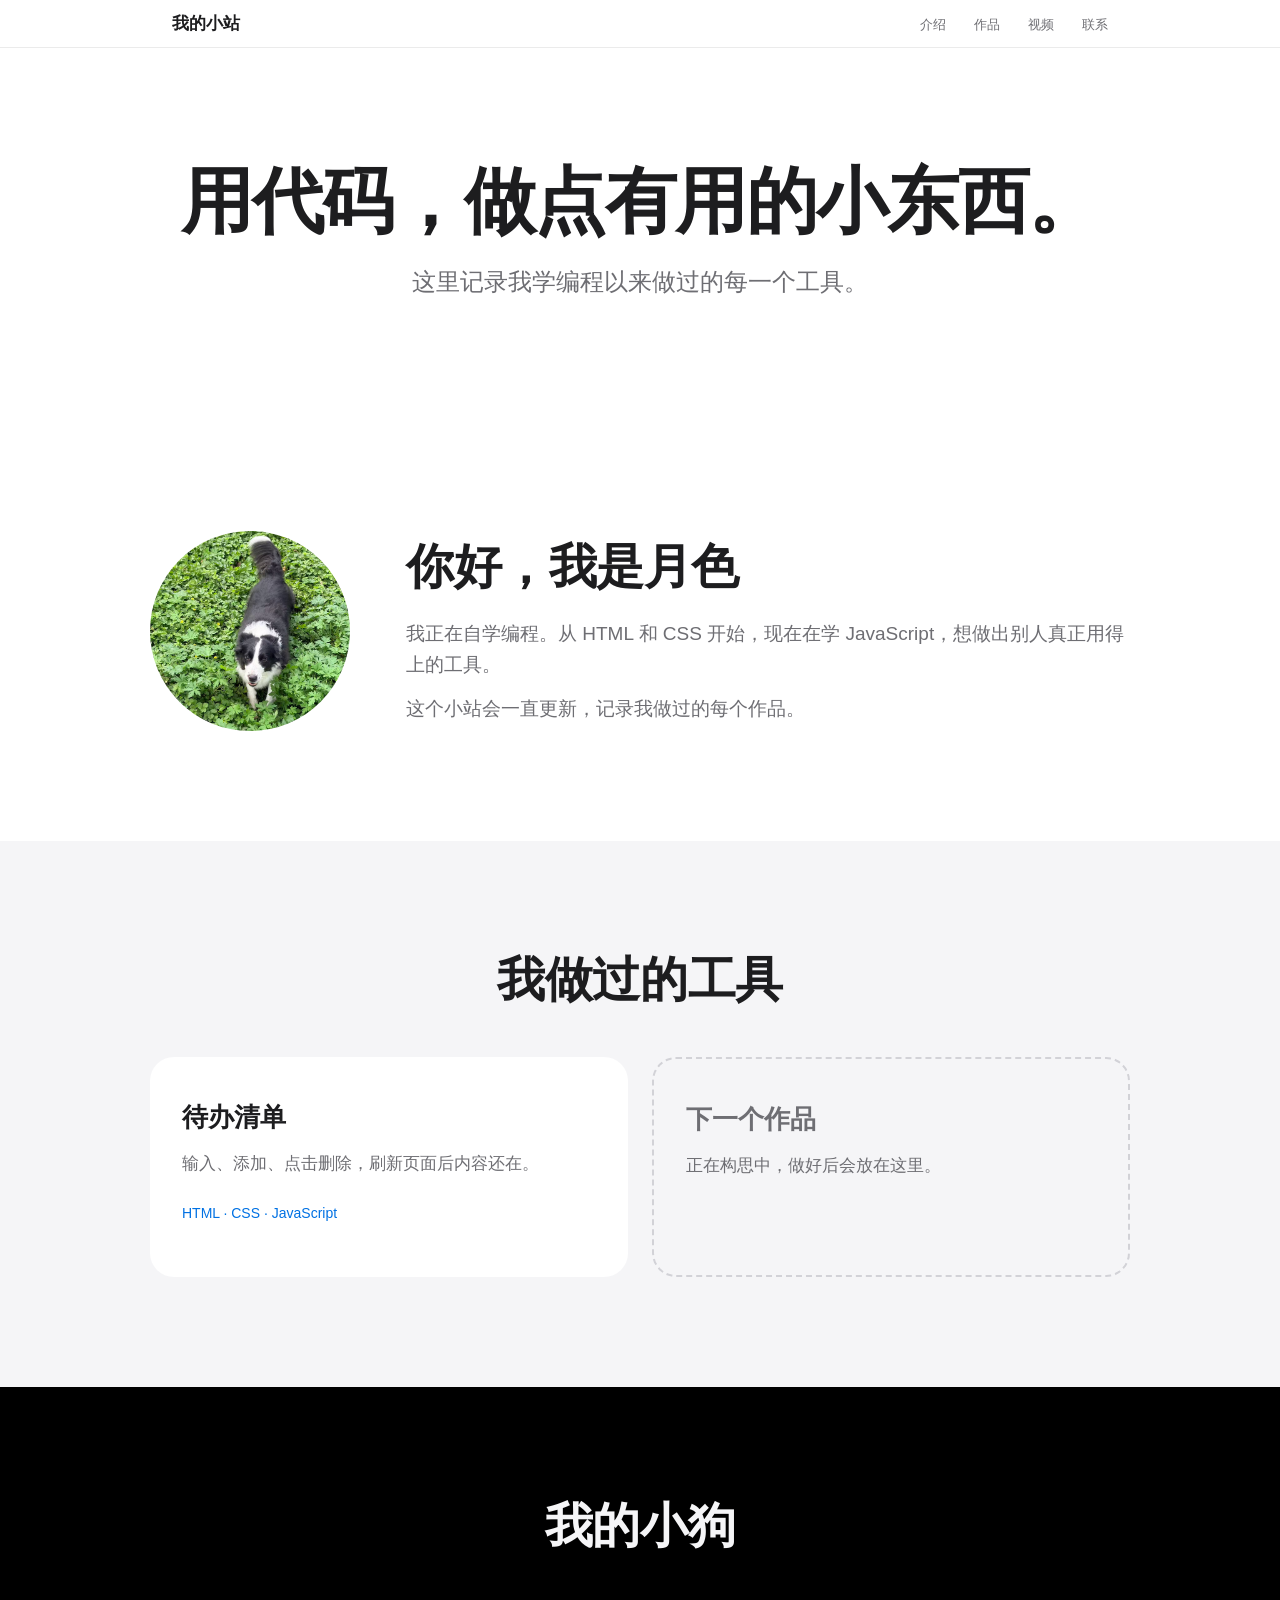
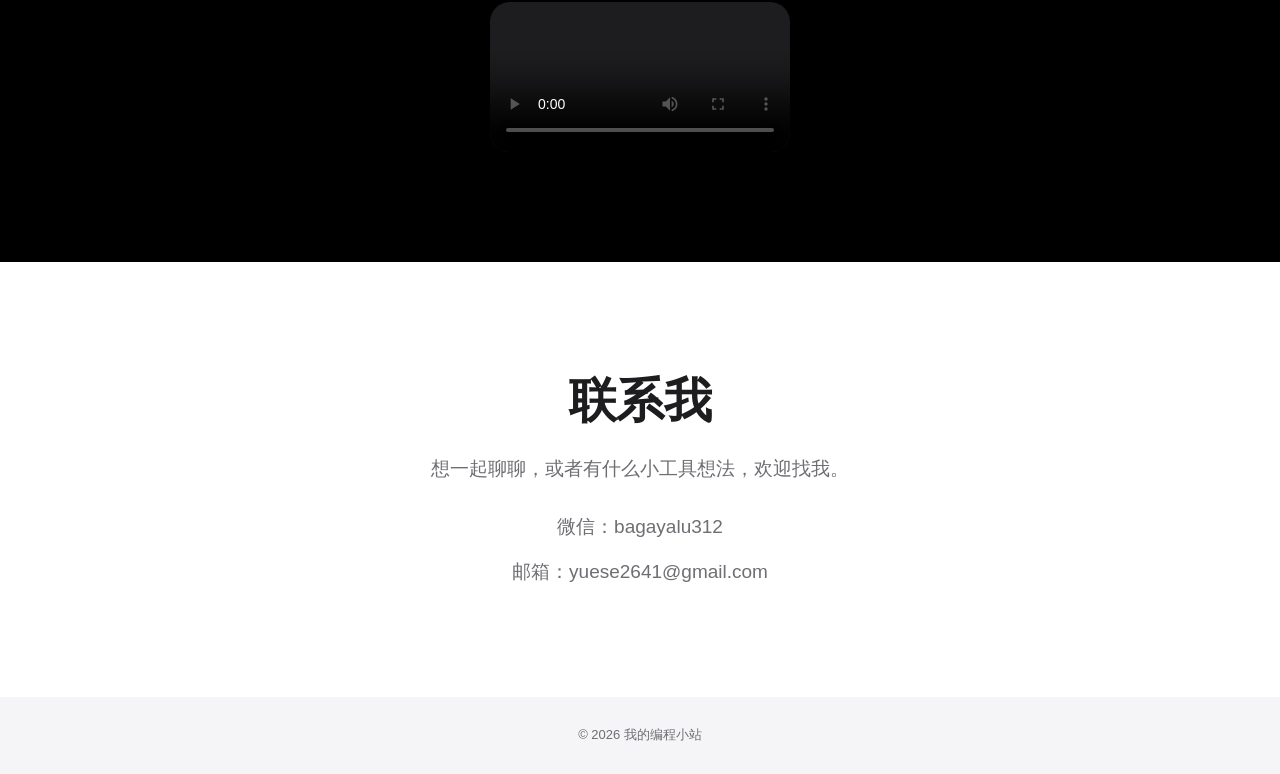
==== index.html @ b6bf2d9b "Add files via upload" ====
<!DOCTYPE html>
<html lang="zh-CN">

<head>
    <meta charset="UTF-8">
    <meta name="viewport" content="width=device-width, initial-scale=1">
    <title>我的编程小站</title>
    <link rel="stylesheet" href="style.css">
</head>

<body>

    <!-- 顶部导航栏：每个链接的 href 对应下面某个区块的 id -->
    <nav class="nav">
        <div class="nav-inner">
            <a class="nav-logo" href="#top">我的小站</a>
            <ul class="nav-links">
                <li><a href="#about">介绍</a></li>
                <li><a href="#works">作品</a></li>
                <li><a href="#video">视频</a></li>
                <li><a href="#contact">联系</a></li>
            </ul>
        </div>
    </nav>

    <!-- 首页大标题 -->
    <header class="hero" id="top">
        <h1>用代码，做点有用的小东西。</h1>
        <p>这里记录我学编程以来做过的每一个工具。</p>
    </header>

    <!-- 自我介绍 -->
    <section class="section" id="about">
        <div class="container about">
            <!-- 头像：把你的图片放到 images 文件夹，命名为 avatar.jpg -->
            <div class="avatar" style="background-image: url('images/avatar.jpg');"></div>
            <div>
                <h2>你好，我是月色</h2>
                <p>我正在自学编程。从 HTML 和 CSS 开始，现在在学 JavaScript，想做出别人真正用得上的工具。</p>
                <p>这个小站会一直更新，记录我做过的每个作品。</p>
            </div>
        </div>
    </section>

    <!-- 作品区：每个 .card 是一个作品，复制一份就能添加新作品 -->
    <section class="section gray" id="works">
        <div class="container">
            <h2 class="center">我做过的工具</h2>
            <div class="cards">
                <a class="card" href="todo/index.html">
                    <h3>待办清单</h3>
                    <p>输入、添加、点击删除，刷新页面后内容还在。</p>
                    <span class="card-tag">HTML · CSS · JavaScript</span>
                </a>
                <div class="card card-soon">
                    <h3>下一个作品</h3>
                    <p>正在构思中，做好后会放在这里。</p>
                </div>
            </div>
        </div>
    </section>

    <!-- 视频：把视频放到 videos 文件夹，命名为 intro.mp4 -->
    <section class="section dark" id="video">
        <div class="container center">
            <h2>我的小狗</h2>
            <video controls preload="metadata" poster="images/poster.jpg">
                <source src="videos/intro.mp4" type="video/mp4">
                你的浏览器不支持视频播放。
            </video>
        </div>
    </section>

    <!-- 联系方式 -->
    <section class="section" id="contact">
        <div class="container center">
            <h2>联系我</h2>
            <p>想一起聊聊，或者有什么小工具想法，欢迎找我。</p>
            <p class="contact-line">微信：bagayalu312</p>
            <p class="contact-line">邮箱：yuese2641@gmail.com</p>
        </div>
    </section>

    <footer class="footer">
        <p>© 2026 我的编程小站</p>
    </footer>

</body>

</html>
---- style.css ----
/* ===== 颜色和字体（想改风格，先改这里） ===== */
:root {
    --bg: #ffffff;
    --bg-gray: #f5f5f7;
    --bg-dark: #000000;
    --text: #1d1d1f;
    --text-soft: #6e6e73;
    --accent: #0071e3;
    --font: -apple-system, BlinkMacSystemFont, "SF Pro Text", "PingFang SC",
            "Microsoft YaHei", "Helvetica Neue", Arial, sans-serif;
}

* { box-sizing: border-box; margin: 0; padding: 0; }

html { scroll-behavior: smooth; }
@media (prefers-reduced-motion: reduce) {
    html { scroll-behavior: auto; }
}

body {
    font-family: var(--font);
    color: var(--text);
    background: var(--bg);
    line-height: 1.6;
    -webkit-font-smoothing: antialiased;
}

a { color: inherit; text-decoration: none; }
a:focus-visible, video:focus-visible {
    outline: 2px solid var(--accent);
    outline-offset: 3px;
}

/* ===== 顶部导航：半透明毛玻璃，固定在最上面 ===== */
.nav {
    position: fixed;
    top: 0; left: 0; right: 0;
    height: 48px;
    z-index: 10;
    background: rgba(255, 255, 255, 0.8);
    -webkit-backdrop-filter: saturate(180%) blur(20px);
    backdrop-filter: saturate(180%) blur(20px);
    border-bottom: 1px solid rgba(0, 0, 0, 0.08);
}
.nav-inner {
    max-width: 980px;
    height: 100%;
    margin: 0 auto;
    padding: 0 22px;
    display: flex;
    align-items: center;
    justify-content: space-between;
}
.nav-logo { font-size: 17px; font-weight: 600; }
.nav-links { display: flex; gap: 28px; list-style: none; }
.nav-links a { font-size: 13px; color: var(--text-soft); transition: color 0.2s; }
.nav-links a:hover { color: var(--text); }

/* ===== 首页大标题 ===== */
.hero {
    padding: 160px 22px 120px;
    text-align: center;
}
.hero h1 {
    font-size: clamp(36px, 7vw, 72px);
    font-weight: 700;
    letter-spacing: -0.02em;
    line-height: 1.15;
}
.hero p {
    margin-top: 20px;
    font-size: clamp(17px, 2.4vw, 24px);
    color: var(--text-soft);
}

/* ===== 通用区块 ===== */
.section {
    padding: 110px 22px;
    scroll-margin-top: 48px;   /* 点导航跳转时，不被顶部栏挡住 */
}
.section.gray { background: var(--bg-gray); }
.section.dark { background: var(--bg-dark); color: #f5f5f7; }
.container { max-width: 980px; margin: 0 auto; }
.center { text-align: center; }

h2 {
    font-size: clamp(28px, 4.5vw, 48px);
    font-weight: 700;
    letter-spacing: -0.01em;
    line-height: 1.2;
    margin-bottom: 24px;
}
.section p { font-size: 19px; color: var(--text-soft); }
.section.dark p { color: #a1a1a6; }

/* ===== 自我介绍：头像 + 文字 ===== */
.about {
    display: flex;
    align-items: center;
    gap: 56px;
}
.avatar {
    flex: 0 0 200px;
    width: 200px;
    height: 200px;
    border-radius: 50%;
    background-color: var(--bg-gray);   /* 没有头像图片时显示灰色圆 */
    background-size: cover;
    background-position: center;
}
.about p + p { margin-top: 14px; }

/* ===== 作品卡片 ===== */
.cards {
    display: grid;
    grid-template-columns: repeat(auto-fit, minmax(280px, 1fr));
    gap: 24px;
    margin-top: 48px;
}
.card {
    display: block;
    background: var(--bg);
    border-radius: 24px;
    padding: 40px 32px;
    min-height: 220px;
    transition: transform 0.25s ease;
}
a.card:hover { transform: scale(1.02); }
.card h3 { font-size: 26px; margin-bottom: 12px; }
.card p { font-size: 17px; }
.card-tag {
    display: inline-block;
    margin-top: 24px;
    font-size: 14px;
    color: var(--accent);
}
.card-soon { background: transparent; border: 2px dashed #d2d2d7; }
.card-soon h3, .card-soon p { color: var(--text-soft); }

/* ===== 视频 ===== */
video {
    display: block;
    width: auto;
    max-width: 100%;
    max-height: 80vh;   /* 竖屏视频不会撑得特别高 */
    margin: 48px auto 0;
    border-radius: 20px;
    background: #1d1d1f;
}

/* ===== 联系方式 ===== */
.contact-line { margin-top: 14px; color: var(--text); }
#contact p:first-of-type { margin-bottom: 28px; }

.footer {
    padding: 28px 22px;
    text-align: center;
    font-size: 13px;
    color: var(--text-soft);
    background: var(--bg-gray);
}

/* ===== 手机屏幕适配 ===== */
@media (max-width: 700px) {
    .nav-links { gap: 18px; }
    .nav-logo { display: none; }
    .nav-inner { justify-content: center; }
    .hero { padding: 120px 22px 80px; }
    .section { padding: 80px 22px; }
    .about { flex-direction: column; text-align: center; gap: 32px; }
}
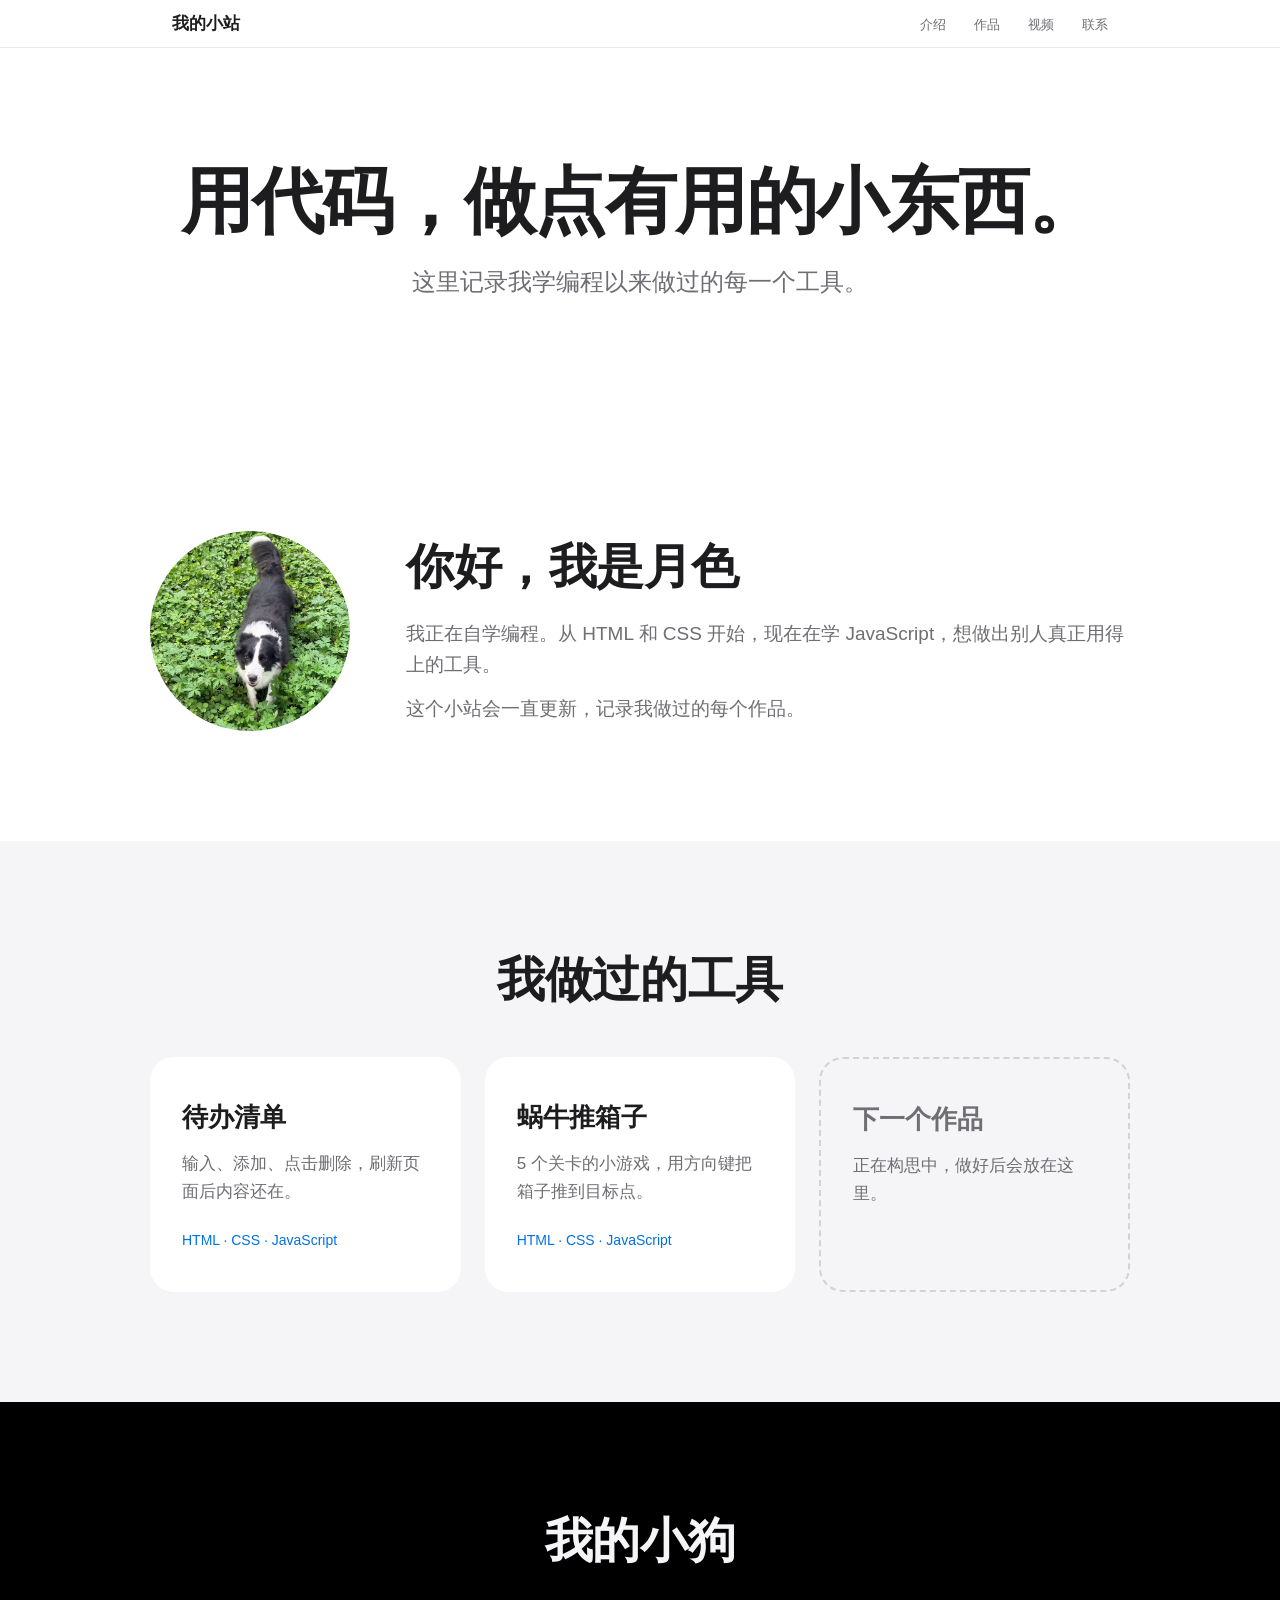
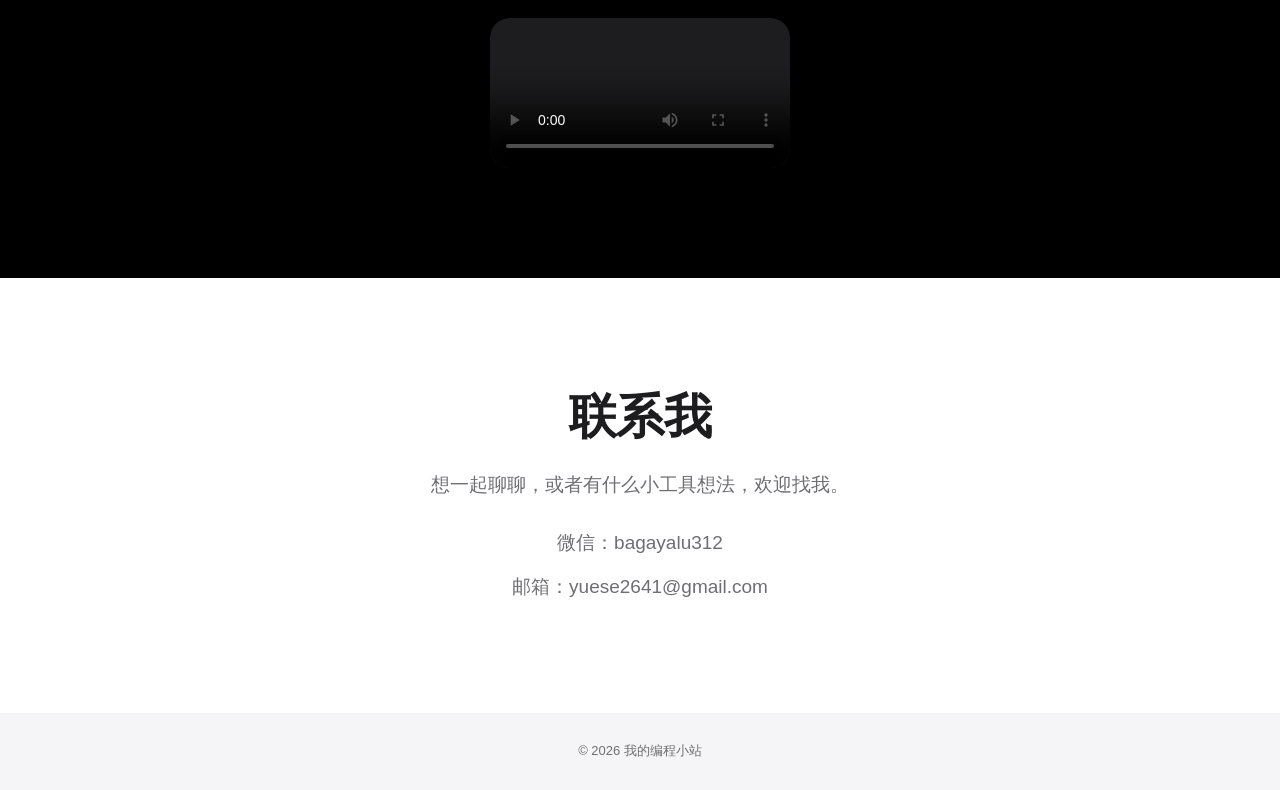
==== commit 174adbd9: "Add files via upload" ====
--- a/index.html
+++ b/index.html
@@ -52,6 +52,11 @@
                     <p>输入、添加、点击删除，刷新页面后内容还在。</p>
                     <span class="card-tag">HTML · CSS · JavaScript</span>
                 </a>
+                <a class="card" href="snail/index.html">
+                    <h3>蜗牛推箱子</h3>
+                    <p>5 个关卡的小游戏，用方向键把箱子推到目标点。</p>
+                    <span class="card-tag">HTML · CSS · JavaScript</span>
+                </a>
                 <div class="card card-soon">
                     <h3>下一个作品</h3>
                     <p>正在构思中，做好后会放在这里。</p>
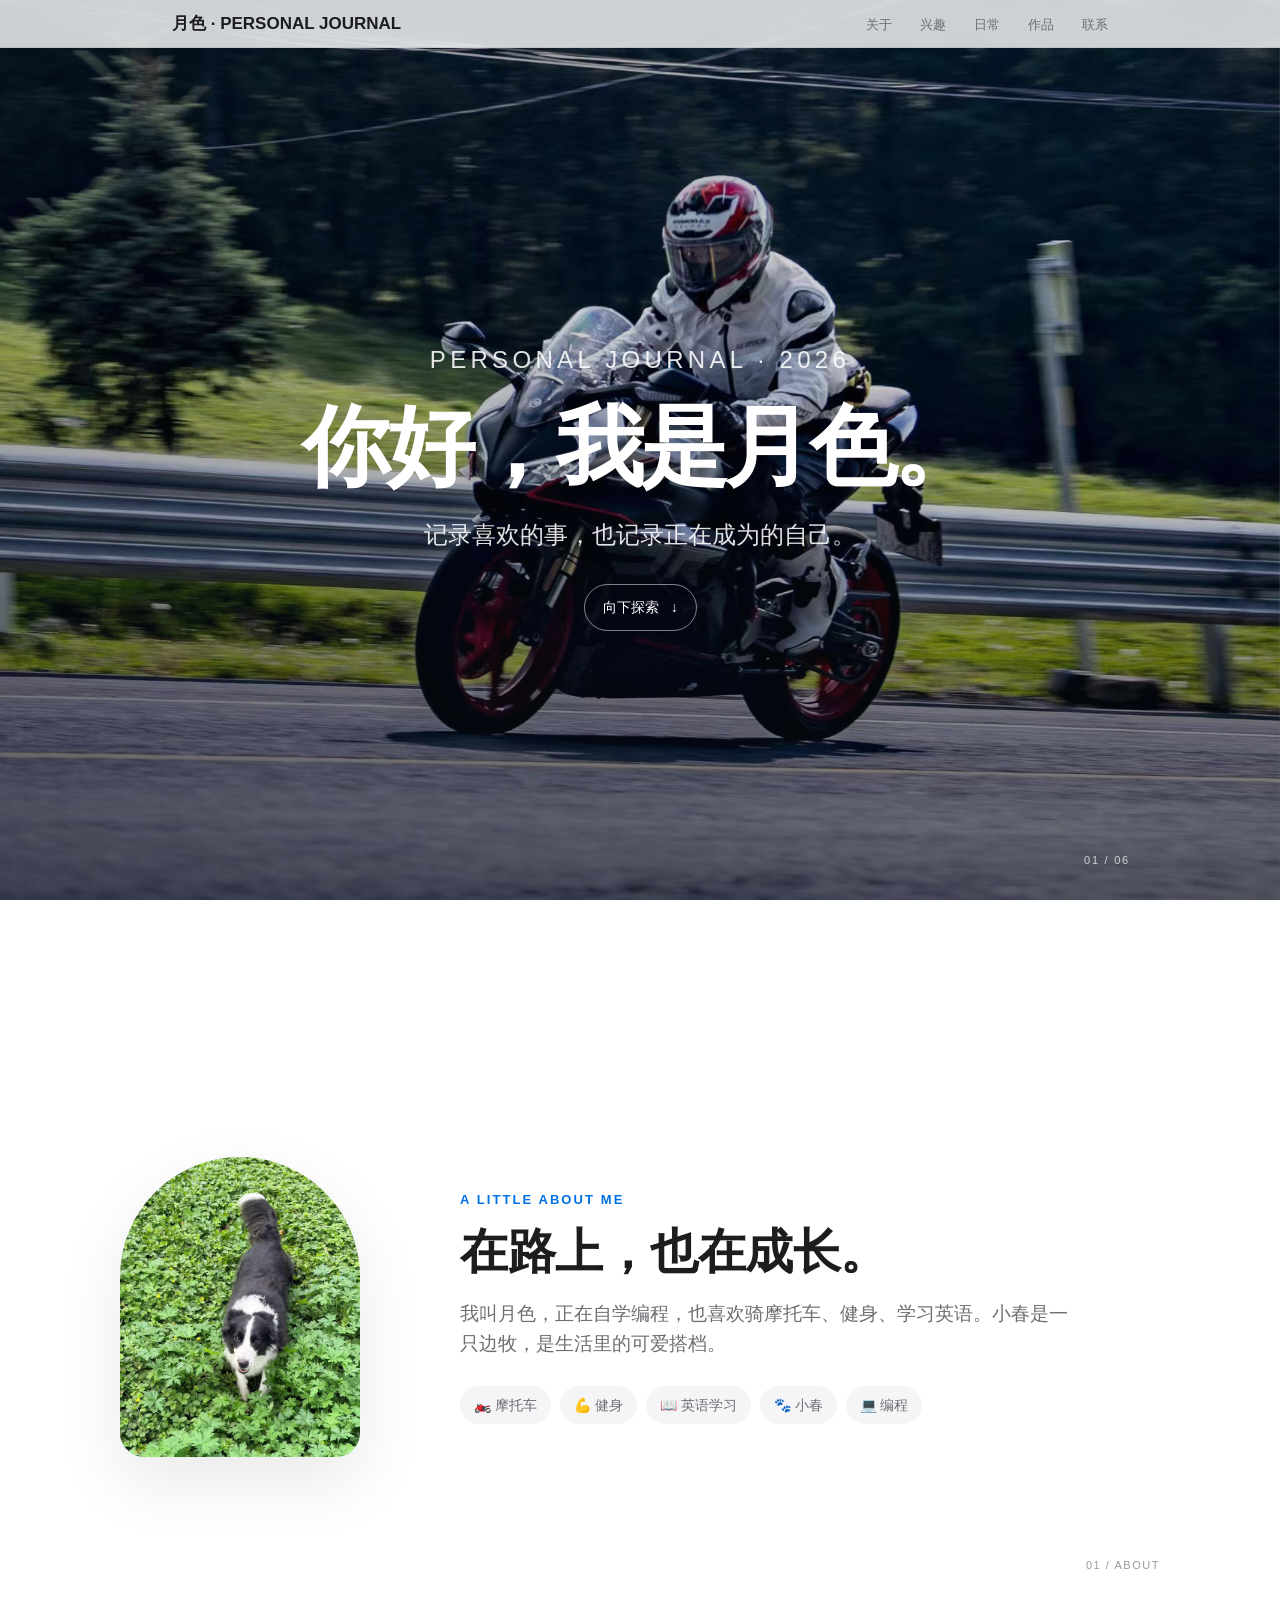
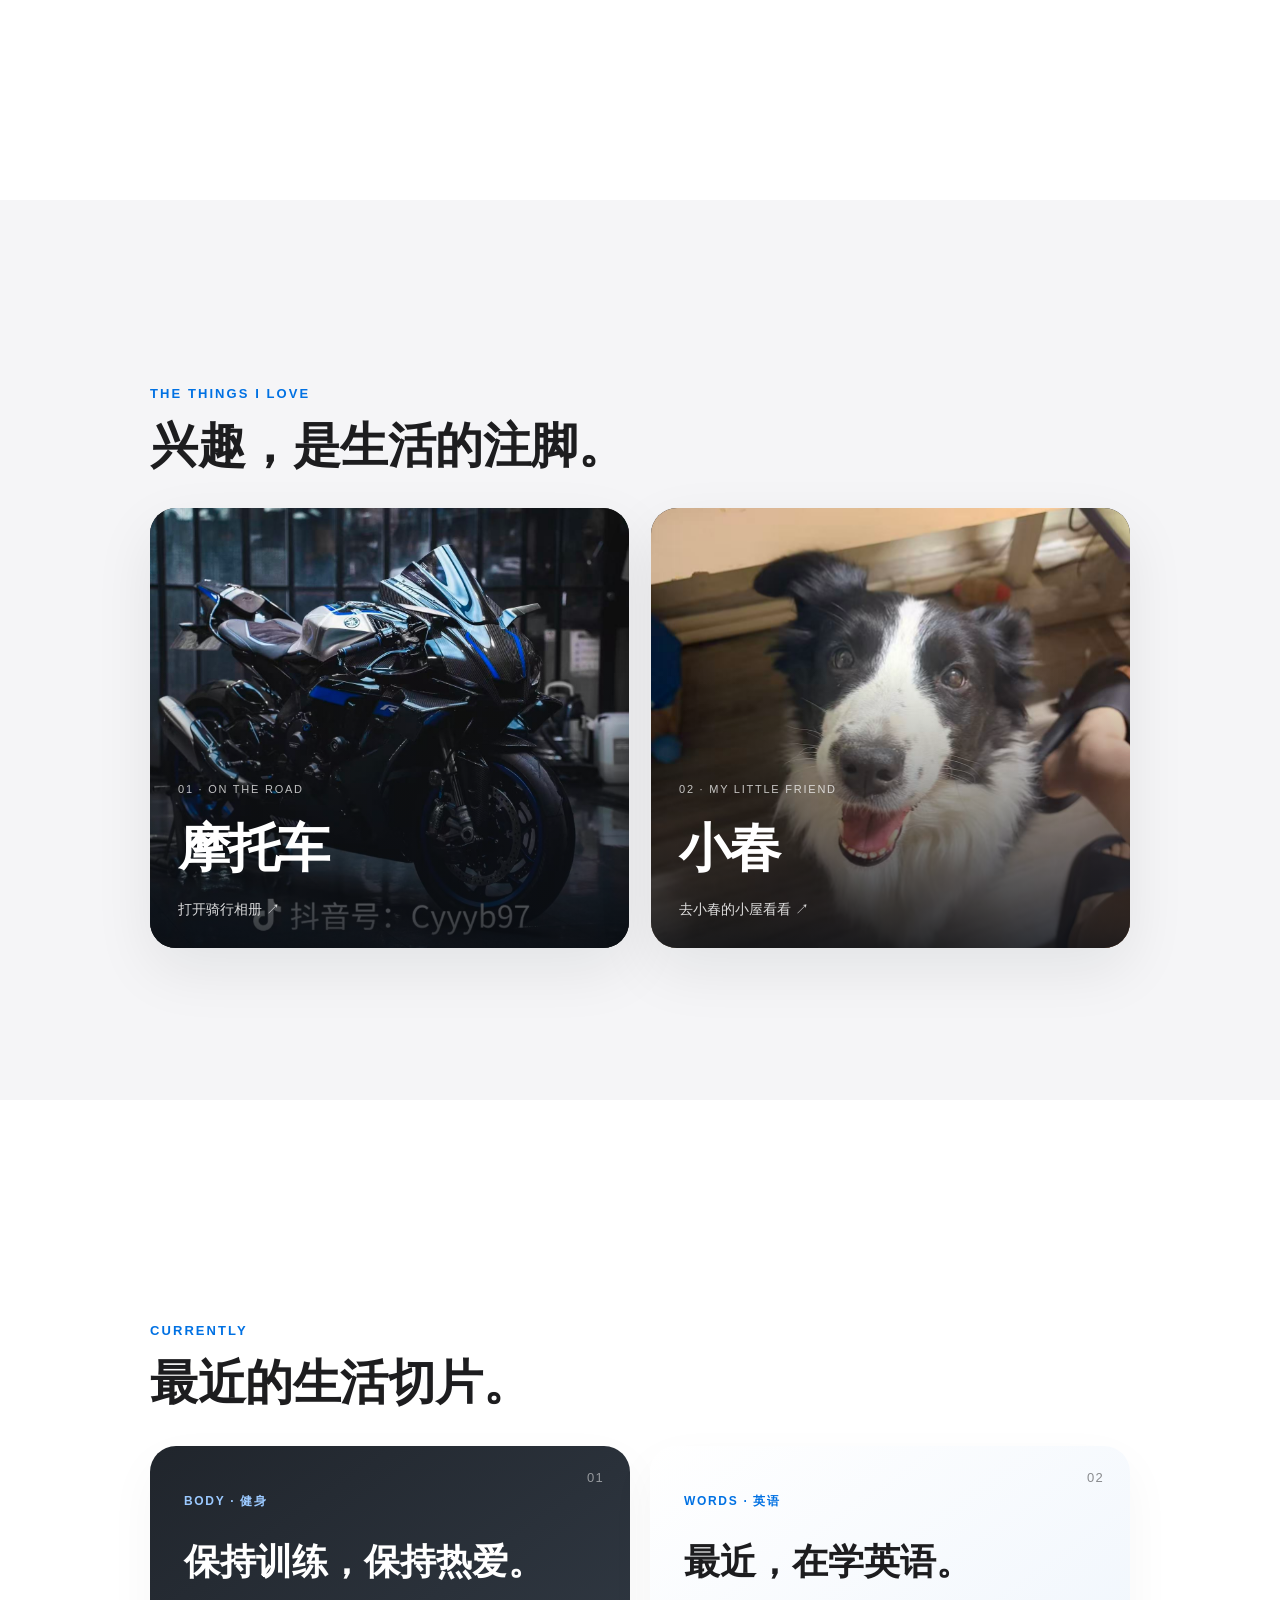
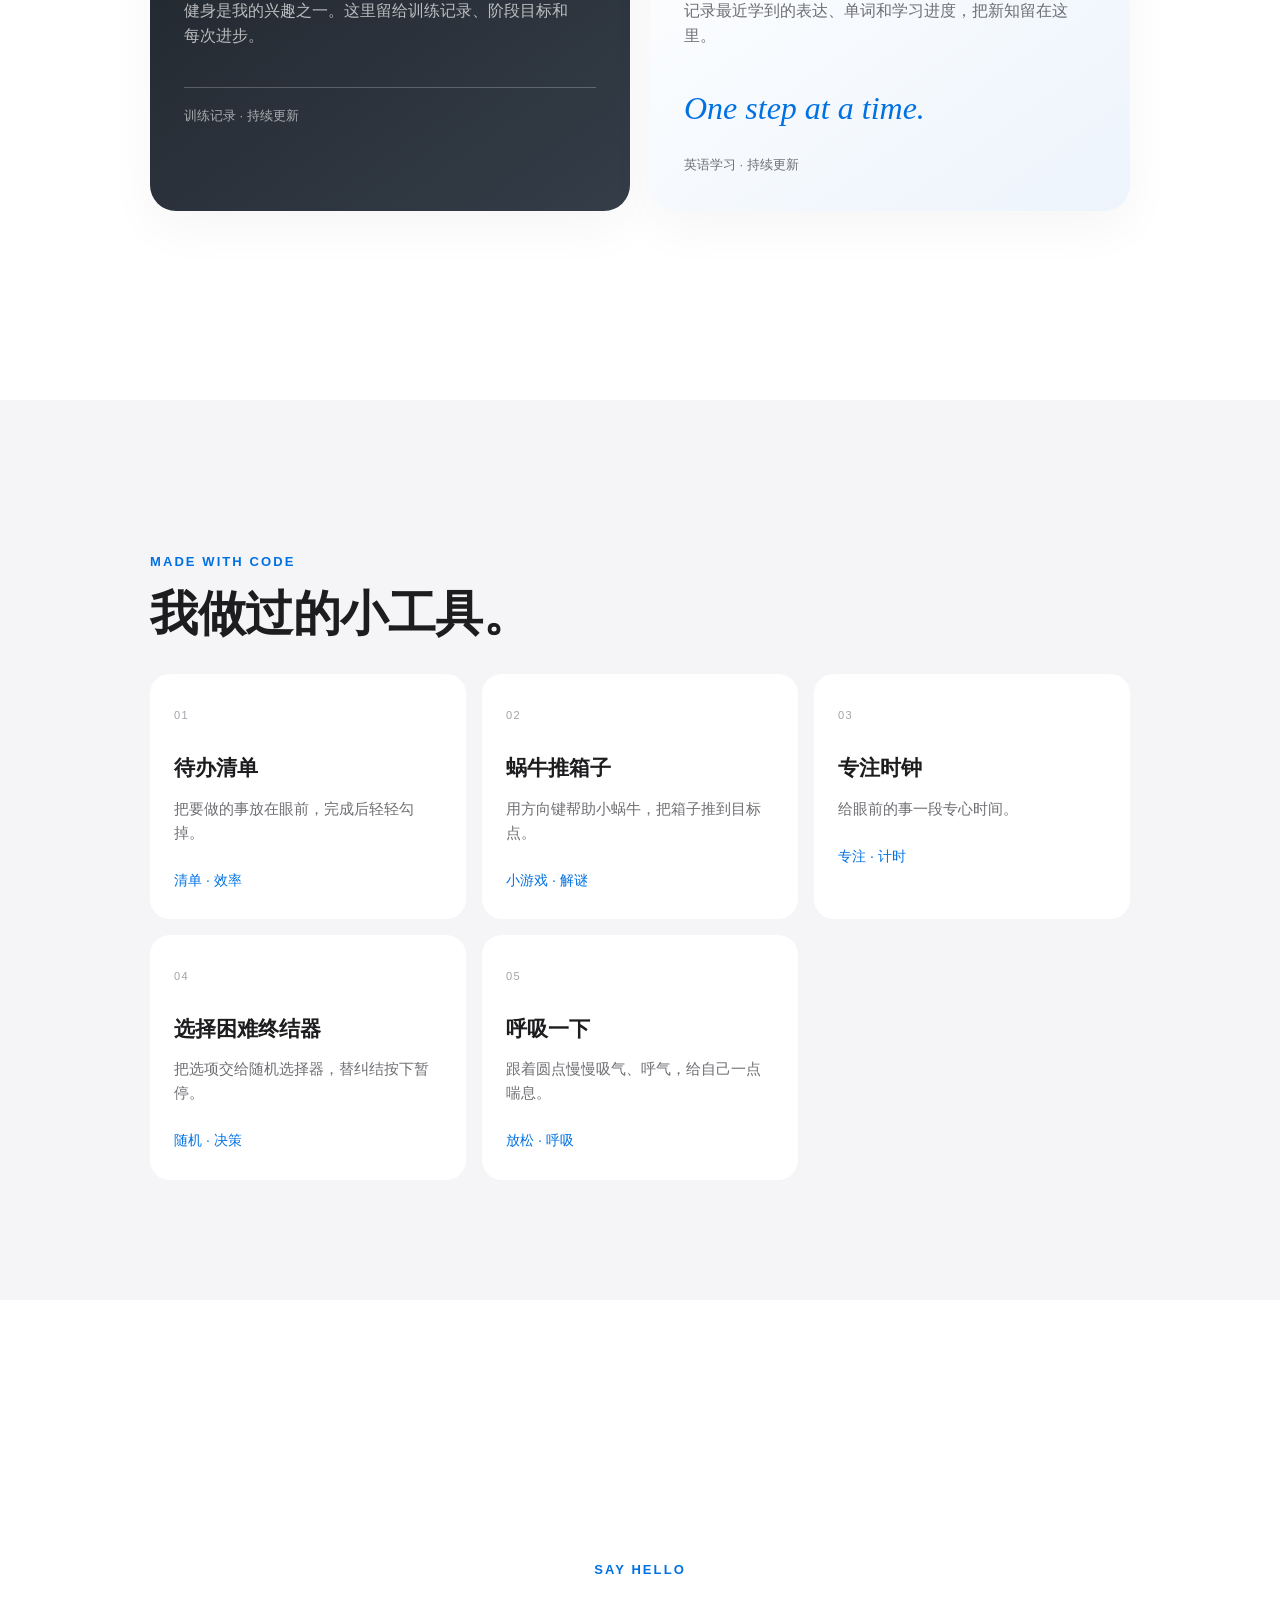
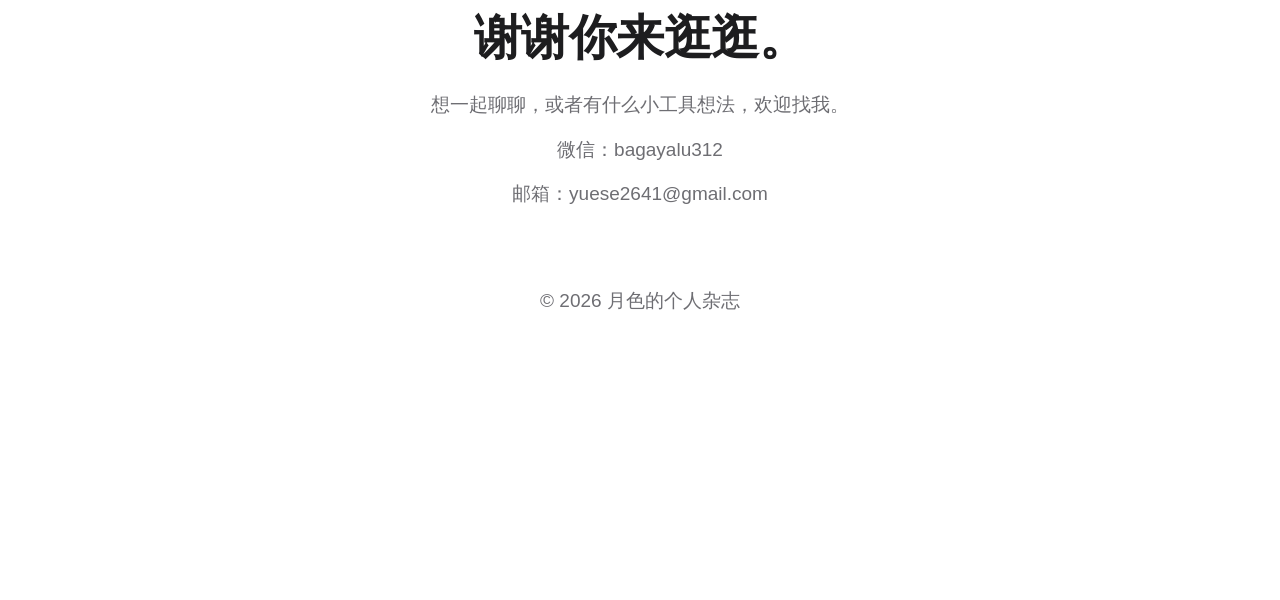
==== commit 1c061fe8: "Add files via upload" ====
--- a/index.html
+++ b/index.html
@@ -1,95 +1,111 @@
 <!DOCTYPE html>
 <html lang="zh-CN">
-
 <head>
     <meta charset="UTF-8">
     <meta name="viewport" content="width=device-width, initial-scale=1">
-    <title>我的编程小站</title>
+    <meta name="theme-color" content="#10151b">
+    <title>月色的个人杂志</title>
     <link rel="stylesheet" href="style.css">
 </head>
-
 <body>
-
-    <!-- 顶部导航栏：每个链接的 href 对应下面某个区块的 id -->
-    <nav class="nav">
+    <nav class="nav" aria-label="主导航">
         <div class="nav-inner">
-            <a class="nav-logo" href="#top">我的小站</a>
+            <a class="nav-logo" href="#top">月色 · PERSONAL JOURNAL</a>
             <ul class="nav-links">
-                <li><a href="#about">介绍</a></li>
+                <li><a href="#about">关于</a></li>
+                <li><a href="#interests">兴趣</a></li>
+                <li><a href="#life">日常</a></li>
                 <li><a href="#works">作品</a></li>
-                <li><a href="#video">视频</a></li>
                 <li><a href="#contact">联系</a></li>
             </ul>
         </div>
     </nav>
 
-    <!-- 首页大标题 -->
-    <header class="hero" id="top">
-        <h1>用代码，做点有用的小东西。</h1>
-        <p>这里记录我学编程以来做过的每一个工具。</p>
+    <header class="hero snap-page" id="top">
+        <img class="hero-image" src="images/Weixin Image_20261021010622_98_2.jpg" alt="骑行在绿荫公路上的身影">
+        <div class="hero-shade" aria-hidden="true"></div>
+        <div class="hero-copy">
+            <p class="hero-kicker">PERSONAL JOURNAL · 2026</p>
+            <h1>你好，我是月色。</h1>
+            <p>记录喜欢的事，也记录正在成为的自己。</p>
+            <a class="hero-cta" href="#about">向下探索 <span aria-hidden="true">↓</span></a>
+        </div>
+        <span class="hero-index" aria-hidden="true">01 / 06</span>
     </header>
 
-    <!-- 自我介绍 -->
-    <section class="section" id="about">
+    <section class="section about-page snap-page" id="about">
         <div class="container about">
-            <!-- 头像：把你的图片放到 images 文件夹，命名为 avatar.jpg -->
-            <div class="avatar" style="background-image: url('images/avatar.jpg');"></div>
-            <div>
-                <h2>你好，我是月色</h2>
-                <p>我正在自学编程。从 HTML 和 CSS 开始，现在在学 JavaScript，想做出别人真正用得上的工具。</p>
-                <p>这个小站会一直更新，记录我做过的每个作品。</p>
+            <img class="avatar" src="images/avatar.jpg" alt="小春，一只黑白相间的边牧">
+            <div class="about-copy">
+                <p class="section-kicker">A LITTLE ABOUT ME</p>
+                <h2>在路上，也在成长。</h2>
+                <p>我叫月色，正在自学编程，也喜欢骑摩托车、健身、学习英语。小春是一只边牧，是生活里的可爱搭档。</p>
+                <ul class="interest-tags" aria-label="我的兴趣">
+                    <li>🏍️ 摩托车</li><li>💪 健身</li><li>📖 英语学习</li><li>🐾 小春</li><li>💻 编程</li>
+                </ul>
+            </div>
+            <span class="page-number">01 / ABOUT</span>
+        </div>
+    </section>
+
+    <section class="section gray interest-page snap-page" id="interests">
+        <div class="container">
+            <p class="section-kicker">THE THINGS I LOVE</p>
+            <h2>兴趣，是生活的注脚。</h2>
+            <div class="interest-cards">
+                <a class="interest-card moto-entry" href="motorcycles/index.html" aria-label="打开摩托车相册">
+                    <img src="images/Weixin Image_20261021012137_107_2.jpg" alt="黑蓝配色雅马哈 R1 的兴趣封面图">
+                    <span class="interest-overlay"></span>
+                    <span class="interest-card-copy"><small>01 · ON THE ROAD</small><strong>摩托车</strong><em>打开骑行相册 ↗</em></span>
+                </a>
+                <a class="interest-card dog-entry" href="dog/index.html" aria-label="打开小春的互动小屋">
+                    <img src="images/Weixin Image_20261021010627_103_2.jpg" alt="小春开心地看向镜头">
+                    <span class="interest-overlay"></span>
+                    <span class="interest-card-copy"><small>02 · MY LITTLE FRIEND</small><strong>小春</strong><em>去小春的小屋看看 ↗</em></span>
+                </a>
             </div>
         </div>
     </section>
 
-    <!-- 作品区：每个 .card 是一个作品，复制一份就能添加新作品 -->
-    <section class="section gray" id="works">
+    <section class="section life-page snap-page" id="life">
         <div class="container">
-            <h2 class="center">我做过的工具</h2>
-            <div class="cards">
-                <a class="card" href="todo/index.html">
-                    <h3>待办清单</h3>
-                    <p>输入、添加、点击删除，刷新页面后内容还在。</p>
-                    <span class="card-tag">HTML · CSS · JavaScript</span>
-                </a>
-                <a class="card" href="snail/index.html">
-                    <h3>蜗牛推箱子</h3>
-                    <p>5 个关卡的小游戏，用方向键把箱子推到目标点。</p>
-                    <span class="card-tag">HTML · CSS · JavaScript</span>
-                </a>
-                <div class="card card-soon">
-                    <h3>下一个作品</h3>
-                    <p>正在构思中，做好后会放在这里。</p>
-                </div>
+            <p class="section-kicker">CURRENTLY</p>
+            <h2>最近的生活切片。</h2>
+            <div class="life-grid">
+                <article class="life-card fitness-card"><span class="life-number">01</span><p class="life-label">BODY · 健身</p><h3>保持训练，保持热爱。</h3><p>健身是我的兴趣之一。这里留给训练记录、阶段目标和每次进步。</p><div class="life-rule"></div><span class="life-foot">训练记录 · 持续更新</span></article>
+                <article class="life-card english-card"><span class="life-number">02</span><p class="life-label">WORDS · 英语</p><h3>最近，在学英语。</h3><p>记录最近学到的表达、单词和学习进度，把新知留在这里。</p><div class="english-quote">One step at a time.</div><span class="life-foot">英语学习 · 持续更新</span></article>
             </div>
         </div>
     </section>
 
-    <!-- 视频：把视频放到 videos 文件夹，命名为 intro.mp4 -->
-    <section class="section dark" id="video">
-        <div class="container center">
-            <h2>我的小狗</h2>
-            <video controls preload="metadata" poster="images/poster.jpg">
-                <source src="videos/intro.mp4" type="video/mp4">
-                你的浏览器不支持视频播放。
-            </video>
+    <section class="section gray works-page snap-page" id="works">
+        <div class="container">
+            <p class="section-kicker">MADE WITH CODE</p><h2>我做过的小工具。</h2>
+            <div class="cards">
+                <a class="card" href="todo/index.html"><span class="work-no">01</span><h3>待办清单</h3><p>把要做的事放在眼前，完成后轻轻勾掉。</p><span class="card-tag">清单 · 效率</span></a>
+                <a class="card" href="snail/index.html"><span class="work-no">02</span><h3>蜗牛推箱子</h3><p>用方向键帮助小蜗牛，把箱子推到目标点。</p><span class="card-tag">小游戏 · 解谜</span></a>
+                <a class="card" href="focus/index.html"><span class="work-no">03</span><h3>专注时钟</h3><p>给眼前的事一段专心时间。</p><span class="card-tag">专注 · 计时</span></a>
+                <a class="card" href="picker/index.html"><span class="work-no">04</span><h3>选择困难终结器</h3><p>把选项交给随机选择器，替纠结按下暂停。</p><span class="card-tag">随机 · 决策</span></a>
+                <a class="card" href="breathe/index.html"><span class="work-no">05</span><h3>呼吸一下</h3><p>跟着圆点慢慢吸气、呼气，给自己一点喘息。</p><span class="card-tag">放松 · 呼吸</span></a>
+            </div>
         </div>
     </section>
 
-    <!-- 联系方式 -->
-    <section class="section" id="contact">
-        <div class="container center">
-            <h2>联系我</h2>
-            <p>想一起聊聊，或者有什么小工具想法，欢迎找我。</p>
-            <p class="contact-line">微信：bagayalu312</p>
-            <p class="contact-line">邮箱：yuese2641@gmail.com</p>
-        </div>
+    <section class="section contact-page snap-page" id="contact">
+        <div class="container center"><p class="section-kicker">SAY HELLO</p><h2>谢谢你来逛逛。</h2><p>想一起聊聊，或者有什么小工具想法，欢迎找我。</p><p class="contact-line">微信：bagayalu312</p><p class="contact-line">邮箱：yuese2641@gmail.com</p><footer class="footer"><p>© 2026 月色的个人杂志</p></footer></div>
     </section>
 
-    <footer class="footer">
-        <p>© 2026 我的编程小站</p>
-    </footer>
-
+    <script>
+        const pages = [...document.querySelectorAll('.snap-page')];
+        const links = [...document.querySelectorAll('.nav-links a')];
+        const observer = new IntersectionObserver(entries => entries.forEach(entry => {
+            entry.target.classList.toggle('page-in-view', entry.isIntersecting);
+            if (entry.isIntersecting) links.forEach(link => {
+                if (link.hash === `#${entry.target.id}`) link.setAttribute('aria-current', 'location');
+                else if (link.getAttribute('aria-current') === 'location') link.removeAttribute('aria-current');
+            });
+        }), { threshold: 0.55 });
+        pages.forEach(page => observer.observe(page));
+    </script>
 </body>
-
-</html>+</html>
--- a/style.css
+++ b/style.css
@@ -12,7 +12,7 @@
 
 * { box-sizing: border-box; margin: 0; padding: 0; }
 
-html { scroll-behavior: smooth; }
+html { scroll-behavior: smooth; scroll-snap-type: y mandatory; scroll-padding-top: 48px; }
 @media (prefers-reduced-motion: reduce) {
     html { scroll-behavior: auto; }
 }
@@ -23,6 +23,7 @@
     background: var(--bg);
     line-height: 1.6;
     -webkit-font-smoothing: antialiased;
+    overflow-x: hidden;
 }
 
 a { color: inherit; text-decoration: none; }
@@ -57,12 +58,14 @@
 .nav-links a:hover { color: var(--text); }
 
 /* ===== 首页大标题 ===== */
-.hero {
-    padding: 160px 22px 120px;
-    text-align: center;
-}
+.hero { position: relative; isolation: isolate; min-height: 100vh; min-height: 100svh; display: grid; place-items: center; overflow: hidden; padding: 100px 22px 48px; text-align: center; color: #fff; scroll-snap-align: start; scroll-snap-stop: always; }
+.hero-image, .hero-shade { position: absolute; inset: 0; width: 100%; height: 100%; }
+.hero-image { z-index: -2; object-fit: cover; object-position: center 53%; animation: hero-arrive 1.1s ease-out both; }
+.hero-shade { z-index: -1; background: linear-gradient(180deg,rgba(7,14,24,.34),rgba(7,14,24,.12) 34%,rgba(7,14,24,.64)),linear-gradient(90deg,rgba(7,14,24,.18),transparent 70%); }
+.hero-copy { max-width: 820px; animation: copy-arrive .9s .12s both; }
+.hero-kicker { color: #ffffffc7; font-size: 13px; letter-spacing: .18em; text-transform: uppercase; margin-bottom: 18px; }
 .hero h1 {
-    font-size: clamp(36px, 7vw, 72px);
+    font-size: clamp(42px, 8vw, 88px);
     font-weight: 700;
     letter-spacing: -0.02em;
     line-height: 1.15;
@@ -70,17 +73,29 @@
 .hero p {
     margin-top: 20px;
     font-size: clamp(17px, 2.4vw, 24px);
-    color: var(--text-soft);
-}
+    color: #ffffffe0;
+}
+.hero-cta { display: inline-flex; align-items: center; gap: 12px; margin-top: 30px; padding: 11px 18px; border: 1px solid #ffffff80; border-radius: 999px; color: #fff; font-size: 14px; backdrop-filter: blur(12px); transition: background .2s, transform .2s; }
+.hero-cta:hover { background: #ffffff24; transform: translateY(2px); }
+.hero-index { position: absolute; right: max(24px,calc((100vw - 980px)/2)); bottom: 30px; color: #ffffffb8; font-size: 11px; letter-spacing: .16em; }
+@keyframes hero-arrive { from { transform: scale(1.06); filter: brightness(.82); } to { transform: scale(1); filter: brightness(1); } }
+@keyframes copy-arrive { from { opacity: 0; transform: translateY(16px); } to { opacity: 1; transform: translateY(0); } }
 
 /* ===== 通用区块 ===== */
 .section {
-    padding: 110px 22px;
+    min-height: 100vh;
+    min-height: 100svh;
+    padding: 96px 22px 64px;
     scroll-margin-top: 48px;   /* 点导航跳转时，不被顶部栏挡住 */
+    scroll-snap-align: start;
+    scroll-snap-stop: always;
+    display: flex;
+    align-items: center;
 }
 .section.gray { background: var(--bg-gray); }
 .section.dark { background: var(--bg-dark); color: #f5f5f7; }
 .container { max-width: 980px; margin: 0 auto; }
+.section > .container { width: 100%; }
 .center { text-align: center; }
 
 h2 {
@@ -107,8 +122,51 @@
     background-color: var(--bg-gray);   /* 没有头像图片时显示灰色圆 */
     background-size: cover;
     background-position: center;
+    object-fit: cover;
 }
 .about p + p { margin-top: 14px; }
+.interest-tags { display: flex; flex-wrap: wrap; gap: 10px; list-style: none; margin-top: 22px; }
+.interest-tags li { padding: 7px 14px; border-radius: 999px; background: var(--bg-gray); color: var(--text-soft); font-size: 14px; }
+
+/* ===== 骑行与生活 ===== */
+.section-kicker { color: var(--accent) !important; font-size: 14px !important; font-weight: 600; letter-spacing: .04em; margin-bottom: 10px; }
+.riding-grid { display: grid; grid-template-columns: 1.2fr 1fr; gap: 20px; margin-top: 34px; align-items: stretch; }
+.ride-photo, .dog-photo { overflow: hidden; border-radius: 24px; background: var(--bg-gray); }
+.ride-photo img { display: block; width: 100%; height: 300px; object-fit: cover; }
+.ride-photo-main { grid-row: span 2; }
+.ride-photo-main img { height: 100%; min-height: 420px; }
+.ride-photo-second img { height: 220px; }
+.ride-photo figcaption, .dog-photo figcaption { padding: 12px 16px; color: var(--text-soft); font-size: 14px; }
+.dream-bike { grid-column: 2; padding: 24px; border-radius: 24px; background: #fff; }
+.dream-label, .dog-badge { display: inline-block; color: var(--accent); font-size: 13px; font-weight: 600; }
+.r1-mark { color: var(--accent); font-size: clamp(54px, 7vw, 82px); line-height: 1.1; font-weight: 800; letter-spacing: -.08em; margin: 10px 0; }
+.dream-bike h3, .dog-story h3 { font-size: 23px; margin-bottom: 8px; }
+.dream-bike p, .dog-story p { font-size: 16px; }
+.story-note { margin-top: 14px; padding-top: 14px; border-top: 1px solid rgba(0,0,0,.08); }
+.dog-grid { display: grid; grid-template-columns: 1fr 1fr; gap: 36px; align-items: start; margin-top: 34px; }
+.dog-photo img { display: block; width: 100%; height: 490px; object-fit: cover; object-position: center 42%; }
+.dog-story { padding: 12px 0; }
+.dog-badge { background: #0071e311; border-radius: 999px; padding: 7px 12px; margin-bottom: 14px; }
+.dog-video { margin-top: 28px; }
+.dog-video h3 { font-size: 18px; }
+.dog-video video { margin: 14px 0 0; width: 100%; max-height: 440px; object-fit: contain; }
+
+/* ===== 健身与英语：杂志专题页 ===== */
+.life-page h2 { max-width: 720px; }
+.life-grid { display: grid; grid-template-columns: 1fr 1fr; gap: 20px; margin-top: 34px; }
+.life-card { min-height: 340px; position: relative; overflow: hidden; padding: 34px; border-radius: 26px; background: #fff; box-shadow: 0 18px 50px #1d1d1f0a; }
+.fitness-card { background: linear-gradient(145deg,#20252c,#343d48); color: #fff; }
+.english-card { background: linear-gradient(145deg,#fff,#edf4fc); }
+.life-number { position: absolute; top: 22px; right: 26px; font-size: 13px; opacity: .5; letter-spacing: .1em; }
+.life-label { margin: 12px 0 28px; font-size: 12px !important; letter-spacing: .14em; color: var(--accent) !important; font-weight: 600; }
+.fitness-card .life-label { color: #9bc9ff !important; }
+.life-card h3 { font-size: clamp(24px,3.5vw,36px); line-height: 1.25; margin-bottom: 14px; }
+.life-card > p:not(.life-label) { max-width: 390px; font-size: 16px; }
+.fitness-card > p:not(.life-label) { color: #ffffffad; }
+.life-rule { width: 100%; height: 1px; margin: 38px 0 14px; background: #ffffff3b; }
+.life-foot { font-size: 13px; color: #ffffff99; }
+.english-quote { margin: 34px 0 17px; color: var(--accent); font-family: Georgia,serif; font-size: clamp(22px,3vw,32px); font-style: italic; }
+.english-card .life-foot { color: var(--text-soft); }
 
 /* ===== 作品卡片 ===== */
 .cards {
@@ -158,14 +216,137 @@
     font-size: 13px;
     color: var(--text-soft);
     background: var(--bg-gray);
-}
+    margin-top: 52px;
+}
+
+.snap-page .container { opacity: 1; transform: none; }
+.snap-page.page-in-view .container { animation: page-rise .65s both; }
+.nav-links a[aria-current="location"] { color: var(--text); font-weight: 600; }
+@keyframes page-rise { from { opacity: .35; transform: translateY(14px); } to { opacity: 1; transform: translateY(0); } }
 
 /* ===== 手机屏幕适配 ===== */
 @media (max-width: 700px) {
-    .nav-links { gap: 18px; }
+    .nav-links { gap: clamp(10px, 3vw, 18px); }
+    .nav-logo { display: block; font-size: 14px; }
+    .nav-inner { padding: 0 12px; }
+    .nav-links a { font-size: 12px; }
+    .hero { padding: 110px 22px 48px; }
+    .section { padding: 84px 22px 48px; }
+    .about { flex-direction: column; text-align: center; gap: 32px; }
+    .interest-tags { justify-content: center; }
+    .riding-grid { grid-template-columns: 1fr 1fr; gap: 14px; }
+    .ride-photo-main { grid-row: auto; }
+    .ride-photo-main img, .ride-photo-second img { height: 210px; min-height: 0; }
+    .dream-bike { grid-column: 1 / -1; }
+    .dog-grid { grid-template-columns: 1fr; gap: 20px; }
+    .dog-photo img { height: min(110vw, 480px); }
+    .life-grid { grid-template-columns: 1fr; }
+    .life-card { min-height: 300px; padding: 28px; }
+    .dog-video video { max-height: 35svh; }
+}
+
+@media (max-width: 420px) {
     .nav-logo { display: none; }
     .nav-inner { justify-content: center; }
-    .hero { padding: 120px 22px 80px; }
-    .section { padding: 80px 22px; }
-    .about { flex-direction: column; text-align: center; gap: 32px; }
-}
+    .nav-links { gap: 15px; }
+    .riding-grid { grid-template-columns: 1fr; }
+    .ride-photo-main, .dream-bike { grid-column: auto; }
+    .nav-links a { font-size: 11px; }
+}
+
+/* ===== 个人杂志视觉更新 ===== */
+html { scroll-snap-type: y mandatory; scroll-padding-top: 48px; }
+body { overflow-x: hidden; }
+.hero { position: relative; isolation: isolate; min-height: 100vh; min-height: 100svh; display: grid; place-items: center; overflow: hidden; padding: 100px 22px 48px; text-align: center; color: #fff; scroll-snap-align: start; scroll-snap-stop: always; }
+.hero-image, .hero-shade { position: absolute; inset: 0; width: 100%; height: 100%; }
+.hero-image { z-index: -2; object-fit: cover; object-position: center 53%; animation: hero-arrive 1.1s ease-out both; }
+.hero-shade { z-index: -1; background: linear-gradient(180deg,rgba(7,14,24,.34),rgba(7,14,24,.12) 34%,rgba(7,14,24,.64)),linear-gradient(90deg,rgba(7,14,24,.18),transparent 70%); }
+.hero-copy { max-width: 820px; animation: copy-arrive .9s .12s both; }
+.hero-kicker { color: #ffffffc7; font-size: 13px; letter-spacing: .18em; margin-bottom: 18px; }
+.hero h1 { font-size: clamp(42px,8vw,88px); font-weight: 700; letter-spacing: -.04em; line-height: 1.12; }
+.hero p:not(.hero-kicker) { margin-top: 20px; font-size: clamp(17px,2.4vw,24px); color: #ffffffe0; }
+.hero-cta { display: inline-flex; gap: 12px; margin-top: 30px; padding: 11px 18px; border: 1px solid #ffffff80; border-radius: 999px; color: #fff; font-size: 14px; backdrop-filter: blur(12px); transition: background .2s,transform .2s; }
+.hero-cta:hover { background: #ffffff24; transform: translateY(2px); }
+.hero-index { position: absolute; right: max(24px,calc((100vw - 980px)/2)); bottom: 30px; color: #ffffffb8; font-size: 11px; letter-spacing: .16em; }
+@keyframes hero-arrive { from { transform: scale(1.06); filter: brightness(.82); } to { transform: scale(1); filter: brightness(1); } }
+@keyframes copy-arrive { from { opacity: 0; transform: translateY(16px); } to { opacity: 1; transform: translateY(0); } }
+.section { min-height: 100vh; min-height: 100svh; padding: 96px 22px 64px; scroll-margin-top: 48px; scroll-snap-align: start; scroll-snap-stop: always; display: flex; align-items: center; }
+.section > .container { width: 100%; }
+.section-kicker { color: var(--accent) !important; font-size: 13px !important; font-weight: 600; letter-spacing: .16em; margin-bottom: 12px; }
+.about-page { background: #fff; }
+.about-page .container { display: grid; grid-template-columns: 240px 1fr; align-items: center; gap: clamp(32px,8vw,100px); max-width: 1040px; }
+.avatar { width: 240px; height: 300px; border-radius: 140px 140px 28px 28px; object-fit: cover; box-shadow: 0 25px 65px #1d1d1f18; }
+.about-copy h2 { margin-bottom: 18px; }
+.about-copy > p:not(.section-kicker) { max-width: 620px; }
+.interest-tags { gap: 9px; margin-top: 26px; }
+.interest-tags li { padding: 8px 14px; background: #f5f5f7; }
+.page-number { grid-column: 1 / -1; justify-self: end; color: #98989d; font-size: 11px; letter-spacing: .14em; }
+.interest-page { background: #f5f5f7; }
+.interest-cards { display: grid; grid-template-columns: 1fr 1fr; gap: 22px; margin-top: 34px; }
+.interest-card { position: relative; display: block; min-height: 440px; overflow: hidden; border-radius: 26px; color: #fff; background: #1d1d1f; box-shadow: 0 22px 60px #10151b14; }
+.interest-card img { position: absolute; inset: 0; width: 100%; height: 100%; object-fit: cover; transition: transform .7s cubic-bezier(.2,.7,.2,1); }
+.moto-entry img { object-position: center 56%; }
+.dog-entry img { object-position: center 40%; }
+.interest-card:hover img { transform: scale(1.045); }
+.interest-overlay { position: absolute; inset: 0; background: linear-gradient(180deg,transparent 35%,#090d13d9 100%); }
+.interest-card-copy { position: absolute; left: 28px; right: 28px; bottom: 28px; display: grid; gap: 8px; }
+.interest-card-copy small { font-size: 11px; letter-spacing: .16em; color: #ffffffbc; }
+.interest-card-copy strong { font-size: clamp(32px,5vw,52px); letter-spacing: -.04em; }
+.interest-card-copy em { font-size: 14px; font-style: normal; color: #ffffffd8; }
+.life-grid { display: grid; grid-template-columns: 1fr 1fr; gap: 20px; margin-top: 34px; }
+.life-card { min-height: 340px; position: relative; overflow: hidden; padding: 34px; border-radius: 26px; background: #fff; box-shadow: 0 18px 50px #1d1d1f0a; }
+.fitness-card { background: linear-gradient(145deg,#20252c,#343d48); color: #fff; }
+.english-card { background: linear-gradient(145deg,#fff,#edf4fc); }
+.life-number { position: absolute; top: 22px; right: 26px; font-size: 13px; opacity: .5; letter-spacing: .1em; }
+.life-label { margin: 12px 0 28px; font-size: 12px !important; letter-spacing: .14em; color: var(--accent) !important; font-weight: 600; }
+.fitness-card .life-label { color: #9bc9ff !important; }
+.life-card h3 { font-size: clamp(24px,3.5vw,36px); line-height: 1.25; margin-bottom: 14px; }
+.life-card > p:not(.life-label) { max-width: 390px; font-size: 16px; }
+.fitness-card > p:not(.life-label) { color: #ffffffad; }
+.life-rule { width: 100%; height: 1px; margin: 38px 0 14px; background: #ffffff3b; }
+.life-foot { font-size: 13px; color: #ffffff99; }
+.english-quote { margin: 34px 0 17px; color: var(--accent); font-family: Georgia,serif; font-size: clamp(22px,3vw,32px); font-style: italic; }
+.english-card .life-foot { color: var(--text-soft); }
+.works-page .cards { grid-template-columns: repeat(3,minmax(0,1fr)); margin-top: 32px; gap: 16px; }
+.works-page .card { position: relative; min-height: 210px; padding: 27px 24px; border-radius: 20px; }
+.works-page .card h3 { font-size: 21px; margin-top: 24px; }
+.works-page .card p { font-size: 15px; }
+.work-no { color: #a3a3a8; font-size: 11px; letter-spacing: .12em; }
+.contact-page { display: flex; flex-direction: column; justify-content: center; }
+.contact-page .footer { background: transparent; margin-top: 48px; }
+.snap-page .container { opacity: 1; transform: none; }
+.snap-page.page-in-view .container { animation: page-rise .65s both; }
+.nav-links a[aria-current="location"] { color: var(--text); font-weight: 600; }
+@keyframes page-rise { from { opacity: .35; transform: translateY(14px); } to { opacity: 1; transform: translateY(0); } }
+@media (max-width: 700px) {
+    .nav-links { gap: clamp(10px,3vw,18px); }
+    .nav-logo { display: none; }
+    .nav-inner { justify-content: center; padding: 0 10px; }
+    .nav-links a { font-size: 11px; }
+    .hero { padding: 100px 20px 48px; }
+    .section { padding: 82px 20px 44px; }
+    .about-page .container { grid-template-columns: 1fr; justify-items: center; text-align: center; gap: 28px; }
+    .avatar { width: 190px; height: 220px; }
+    .interest-tags { justify-content: center; }
+    .page-number { justify-self: center; }
+    .interest-cards,.life-grid { grid-template-columns: 1fr; }
+    .interest-card { min-height: 360px; }
+    .life-card { min-height: 290px; padding: 28px; }
+    .works-page .cards { grid-template-columns: 1fr 1fr; }
+}
+@media (max-width: 420px) {
+    .nav-links { gap: 14px; }
+    .nav-links a { font-size: 10px; }
+    .works-page .cards { grid-template-columns: 1fr; }
+}
+@media (prefers-reduced-motion: reduce) {
+    .hero-image,.hero-copy,.snap-page .container { animation: none !important; }
+    .hero-cta,.card,.interest-card img { transition: none; }
+    html { scroll-snap-type: y proximity; }
+}
+
+@media (prefers-reduced-motion: reduce) {
+    .hero-image, .hero-copy, .snap-page .container { animation: none !important; }
+    .hero-cta, .card { transition: none; }
+    html { scroll-snap-type: y proximity; }
+}
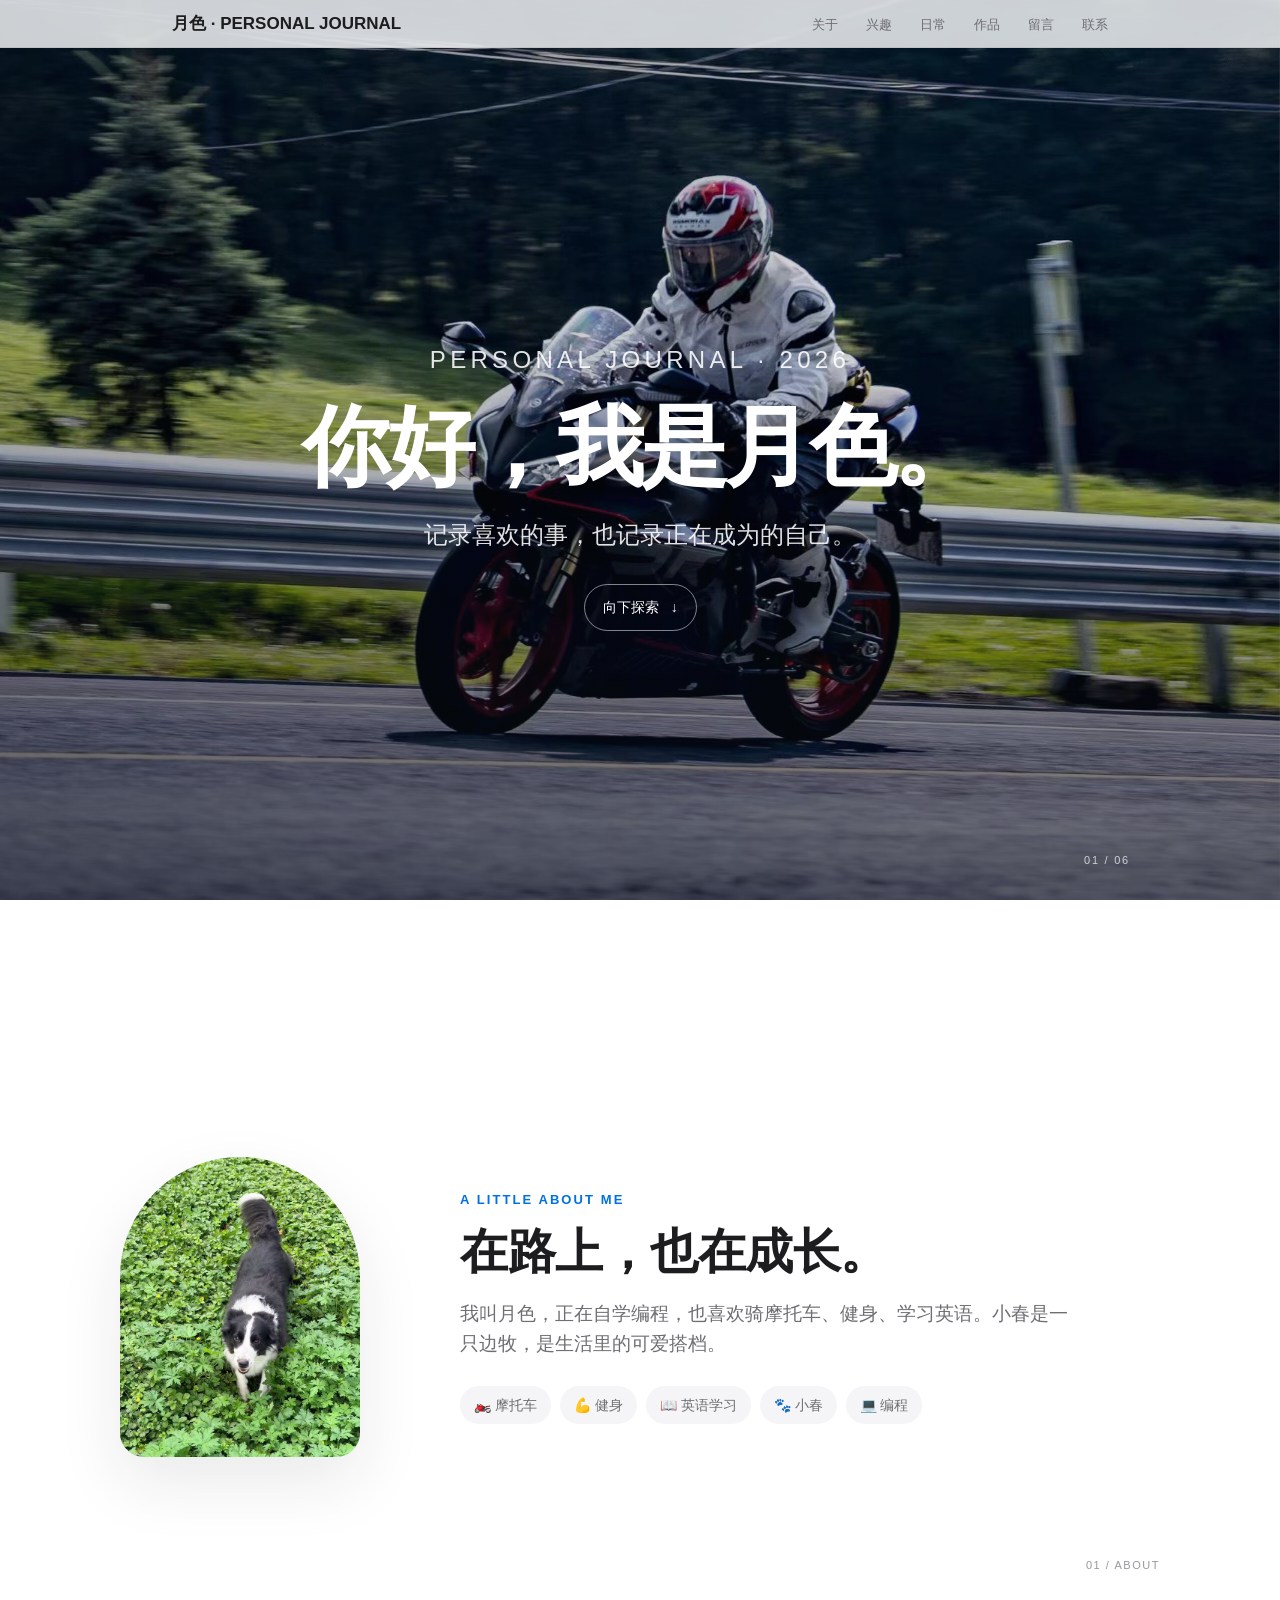
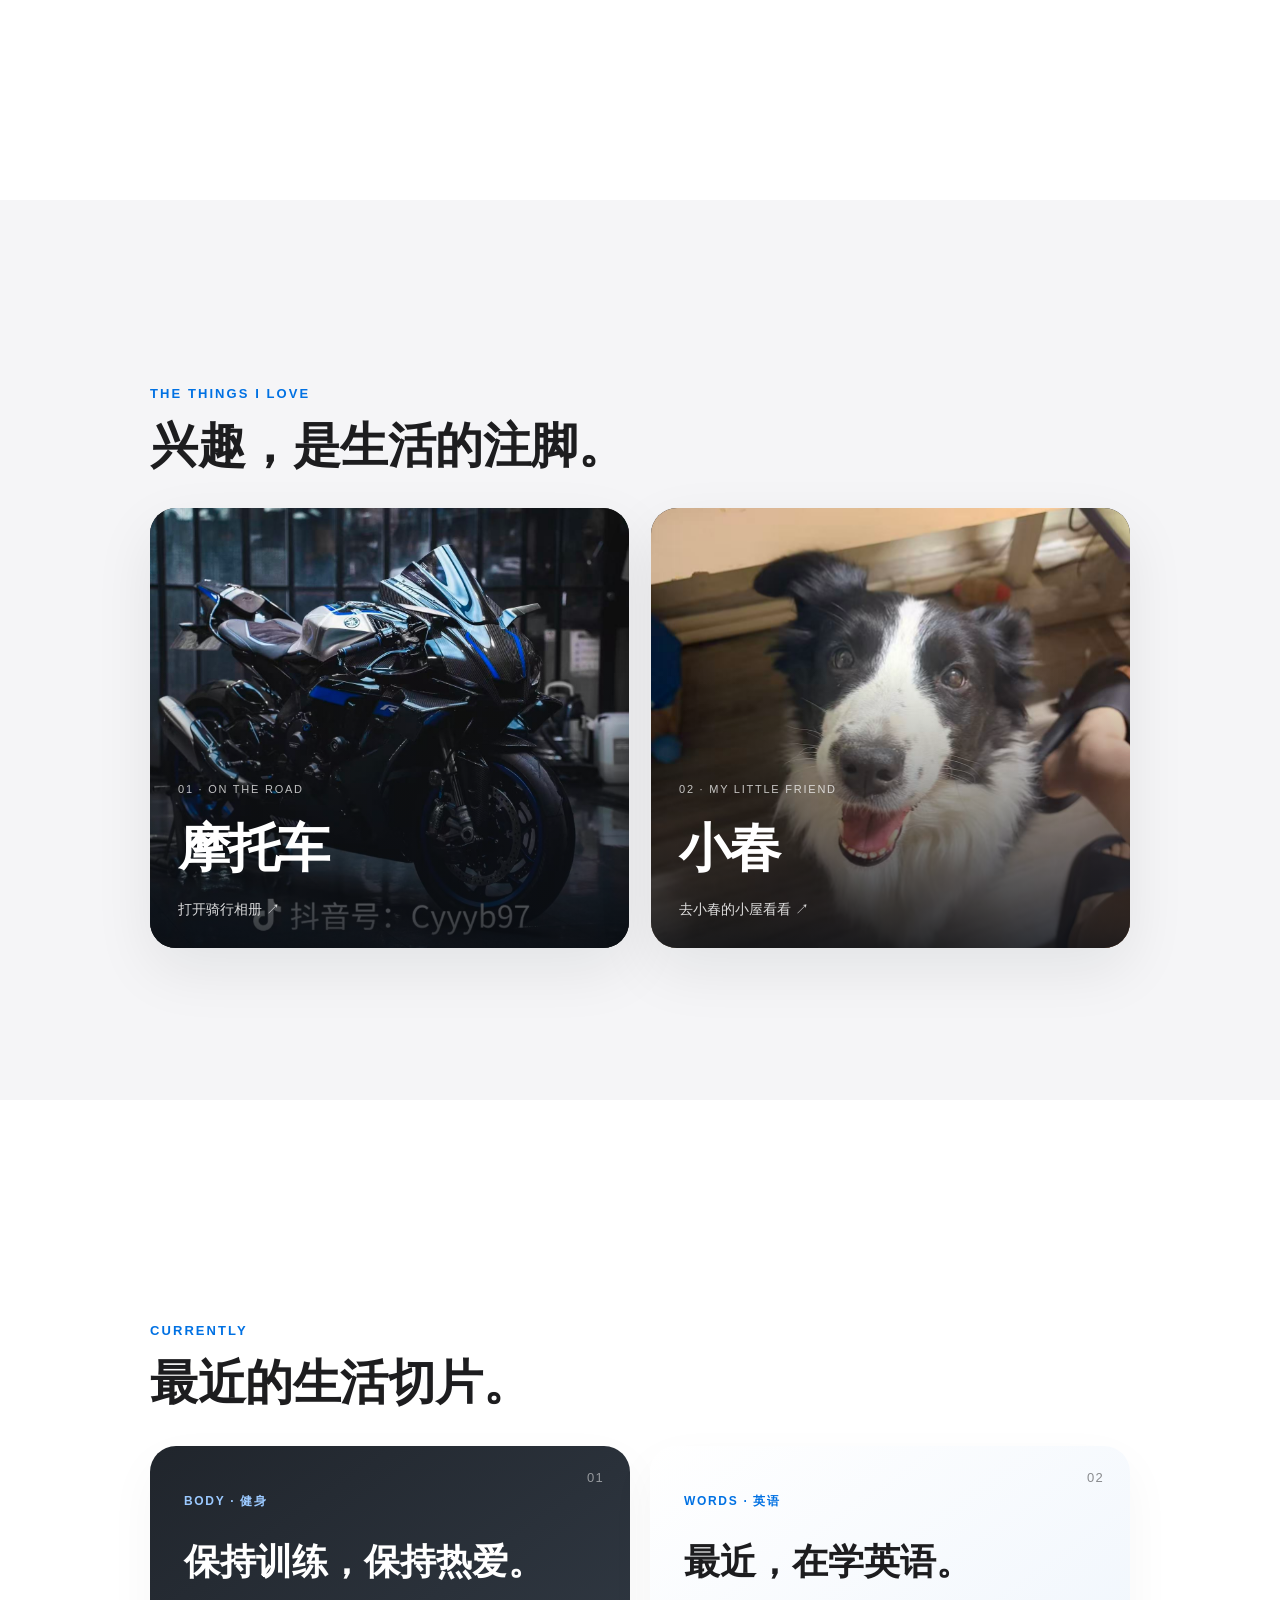
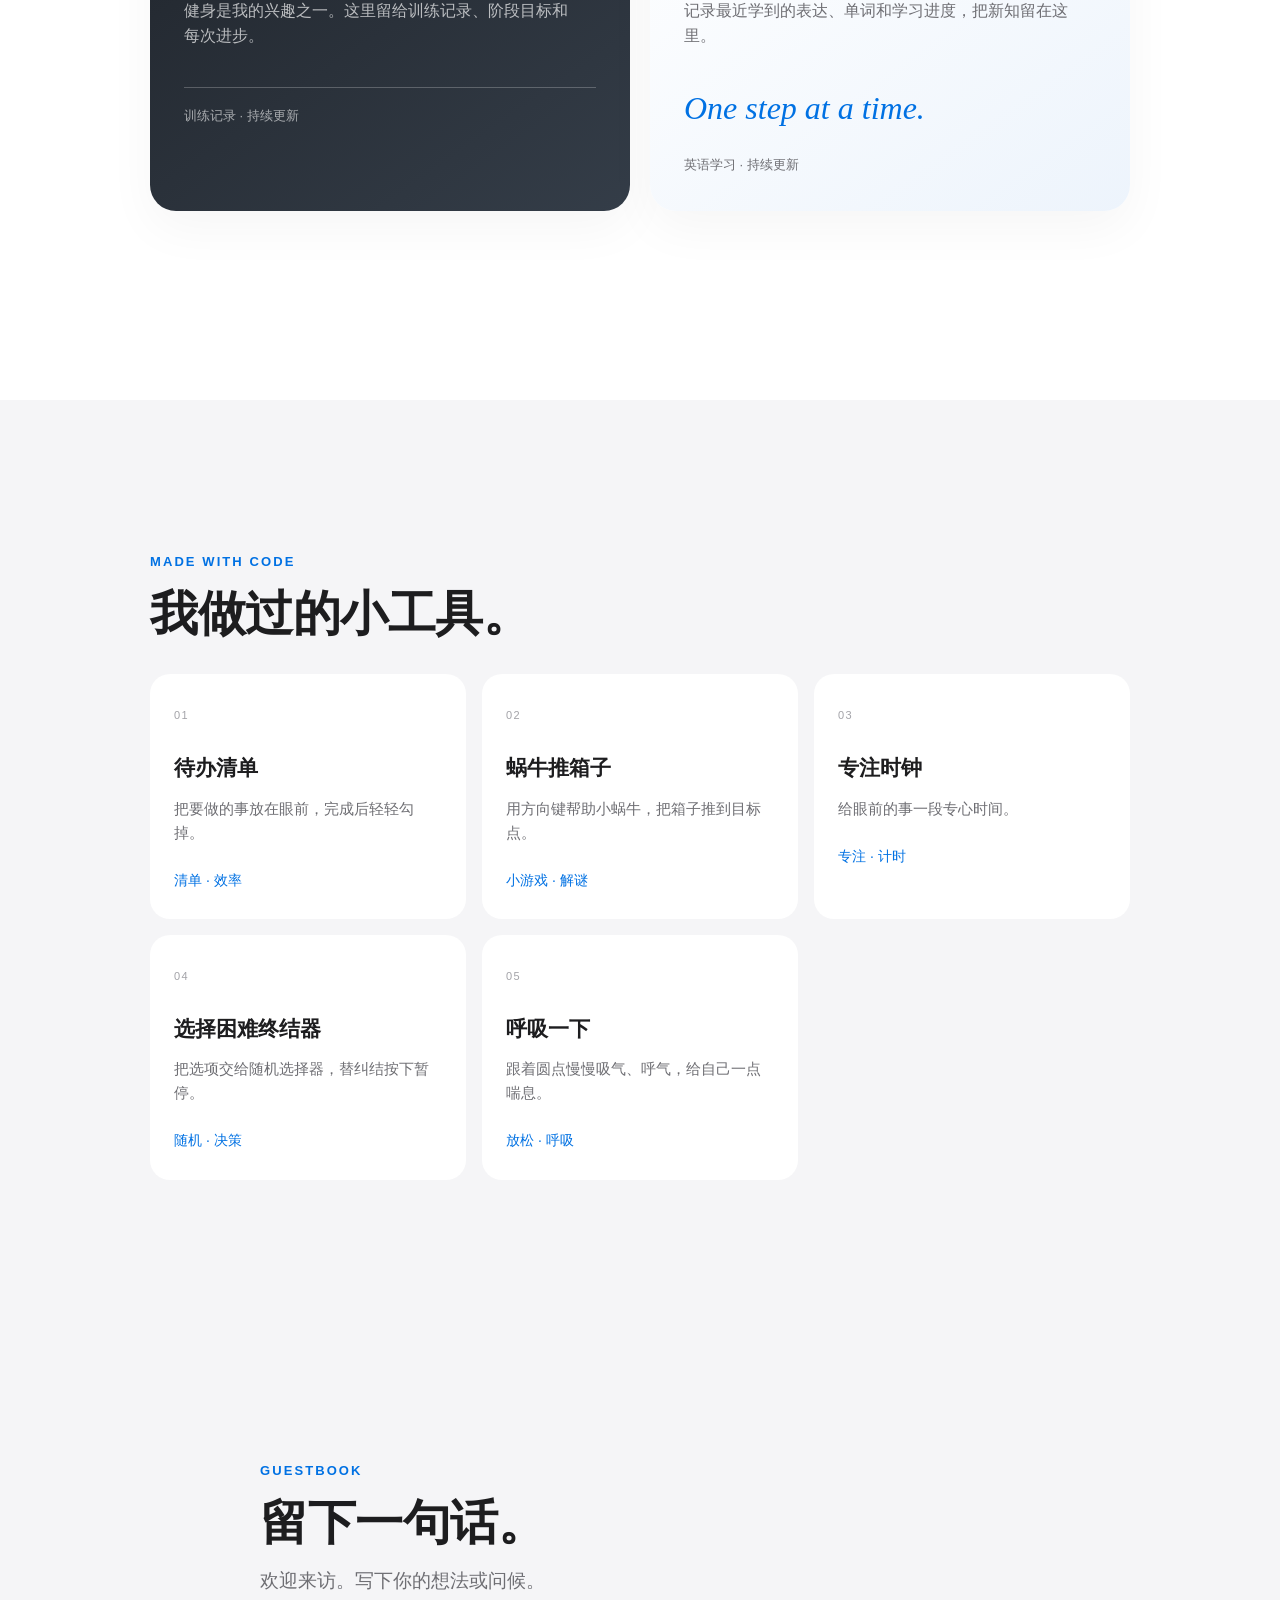
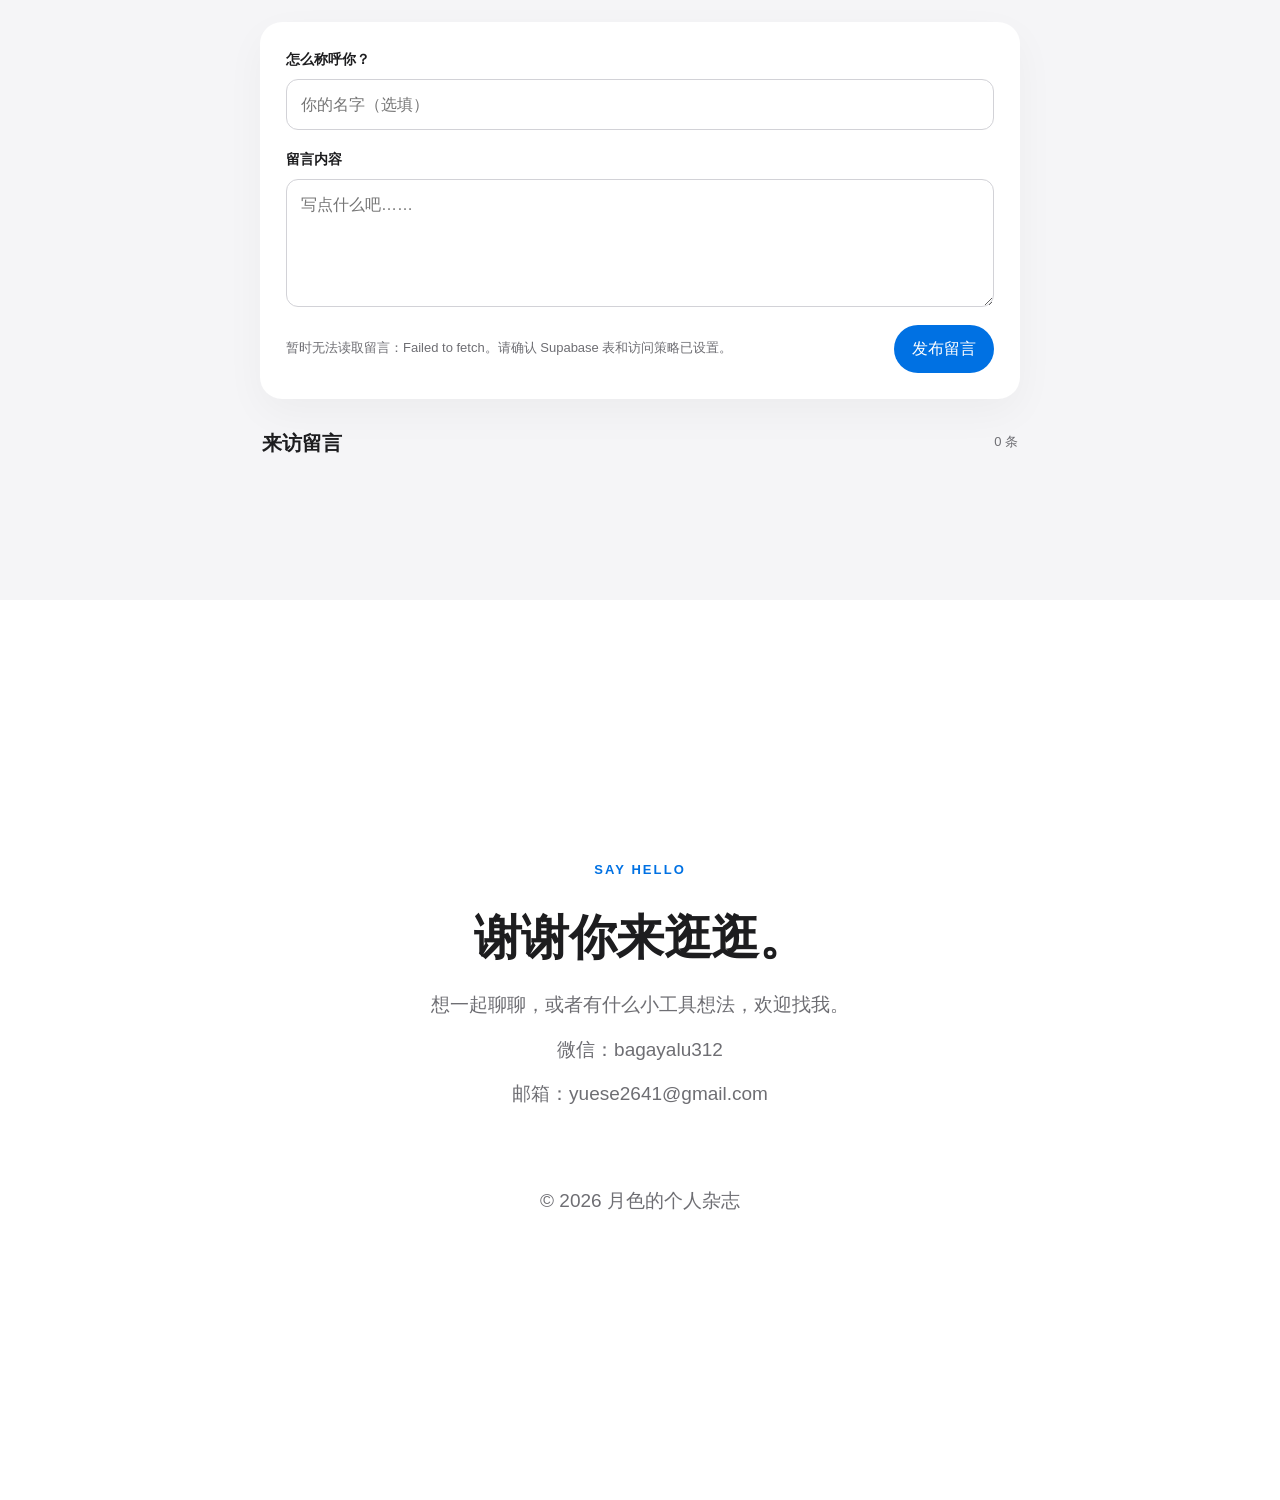
==== commit c6a754a2: "Add files via upload" ====
--- a/index.html
+++ b/index.html
@@ -16,6 +16,7 @@
                 <li><a href="#interests">兴趣</a></li>
                 <li><a href="#life">日常</a></li>
                 <li><a href="#works">作品</a></li>
+                <li><a href="#guestbook">留言</a></li>
                 <li><a href="#contact">联系</a></li>
             </ul>
         </div>
@@ -91,6 +92,23 @@
         </div>
     </section>
 
+    <section class="section gray guestbook-page snap-page" id="guestbook">
+        <div class="container guestbook-container">
+            <p class="section-kicker">GUESTBOOK</p>
+            <h2>留下一句话。</h2>
+            <p class="guestbook-intro">欢迎来访。写下你的想法或问候。</p>
+            <form class="guestbook-form" id="guestbook-form">
+                <label for="guest-name">怎么称呼你？</label>
+                <input id="guest-name" name="name" maxlength="30" placeholder="你的名字（选填）">
+                <label for="guest-message">留言内容</label>
+                <textarea id="guest-message" name="message" rows="4" maxlength="500" placeholder="写点什么吧……" required></textarea>
+                <div class="guestbook-form-footer"><span id="guestbook-status" role="status">目前留言只保存在这台设备的浏览器里。</span><button type="submit">发布留言</button></div>
+            </form>
+            <div class="guestbook-list-heading"><h3>来访留言</h3><span id="guestbook-count">0 条</span></div>
+            <ul class="guestbook-list" id="guestbook-list" aria-live="polite"></ul>
+        </div>
+    </section>
+
     <section class="section contact-page snap-page" id="contact">
         <div class="container center"><p class="section-kicker">SAY HELLO</p><h2>谢谢你来逛逛。</h2><p>想一起聊聊，或者有什么小工具想法，欢迎找我。</p><p class="contact-line">微信：bagayalu312</p><p class="contact-line">邮箱：yuese2641@gmail.com</p><footer class="footer"><p>© 2026 月色的个人杂志</p></footer></div>
     </section>
@@ -107,5 +125,6 @@
         }), { threshold: 0.55 });
         pages.forEach(page => observer.observe(page));
     </script>
+    <script src="guestbook.js"></script>
 </body>
 </html>
--- a/style.css
+++ b/style.css
@@ -278,6 +278,29 @@
 .avatar { width: 240px; height: 300px; border-radius: 140px 140px 28px 28px; object-fit: cover; box-shadow: 0 25px 65px #1d1d1f18; }
 .about-copy h2 { margin-bottom: 18px; }
 .about-copy > p:not(.section-kicker) { max-width: 620px; }
+
+/* ===== 留言板 ===== */
+.guestbook-page { min-height: 100vh; }
+.guestbook-container { max-width: 760px; }
+.guestbook-intro { margin: -10px 0 26px; }
+.guestbook-form { padding: 26px; border-radius: 22px; background: #fff; box-shadow: 0 14px 40px #1d1d1f0a; }
+.guestbook-form label { display: block; margin: 0 0 8px; font-size: 14px; font-weight: 600; }
+.guestbook-form input, .guestbook-form textarea { display: block; width: 100%; margin-bottom: 18px; padding: 12px 14px; border: 1px solid #d2d2d7; border-radius: 12px; background: #fff; color: var(--text); font: inherit; }
+.guestbook-form textarea { resize: vertical; }
+.guestbook-form input:focus, .guestbook-form textarea:focus { outline: 2px solid #0071e355; border-color: var(--accent); }
+.guestbook-form-footer { display: flex; align-items: center; justify-content: space-between; gap: 16px; }
+.guestbook-form-footer span, #guestbook-count { color: var(--text-soft); font-size: 13px; }
+.guestbook-form button { flex: 0 0 auto; border: 0; border-radius: 999px; padding: 11px 18px; background: var(--accent); color: #fff; font: inherit; cursor: pointer; }
+.guestbook-form button:hover { background: #0062c4; }
+.guestbook-list-heading { display: flex; justify-content: space-between; align-items: center; margin: 28px 2px 12px; }
+.guestbook-list-heading h3 { font-size: 20px; }
+.guestbook-list { list-style: none; display: grid; gap: 12px; }
+.guestbook-item { padding: 18px 20px; border-radius: 16px; background: #fff; overflow-wrap: anywhere; }
+.guestbook-item strong { font-size: 15px; }
+.guestbook-item time { float: right; color: var(--text-soft); font-size: 12px; }
+.guestbook-item p { margin-top: 8px; white-space: pre-wrap; font-size: 16px; }
+.guestbook-empty { padding: 20px; text-align: center; color: var(--text-soft); }
+@media (max-width: 700px) { .guestbook-form { padding: 20px; } .guestbook-form-footer { align-items: flex-start; flex-direction: column; } }
 .interest-tags { gap: 9px; margin-top: 26px; }
 .interest-tags li { padding: 8px 14px; background: #f5f5f7; }
 .page-number { grid-column: 1 / -1; justify-self: end; color: #98989d; font-size: 11px; letter-spacing: .14em; }
